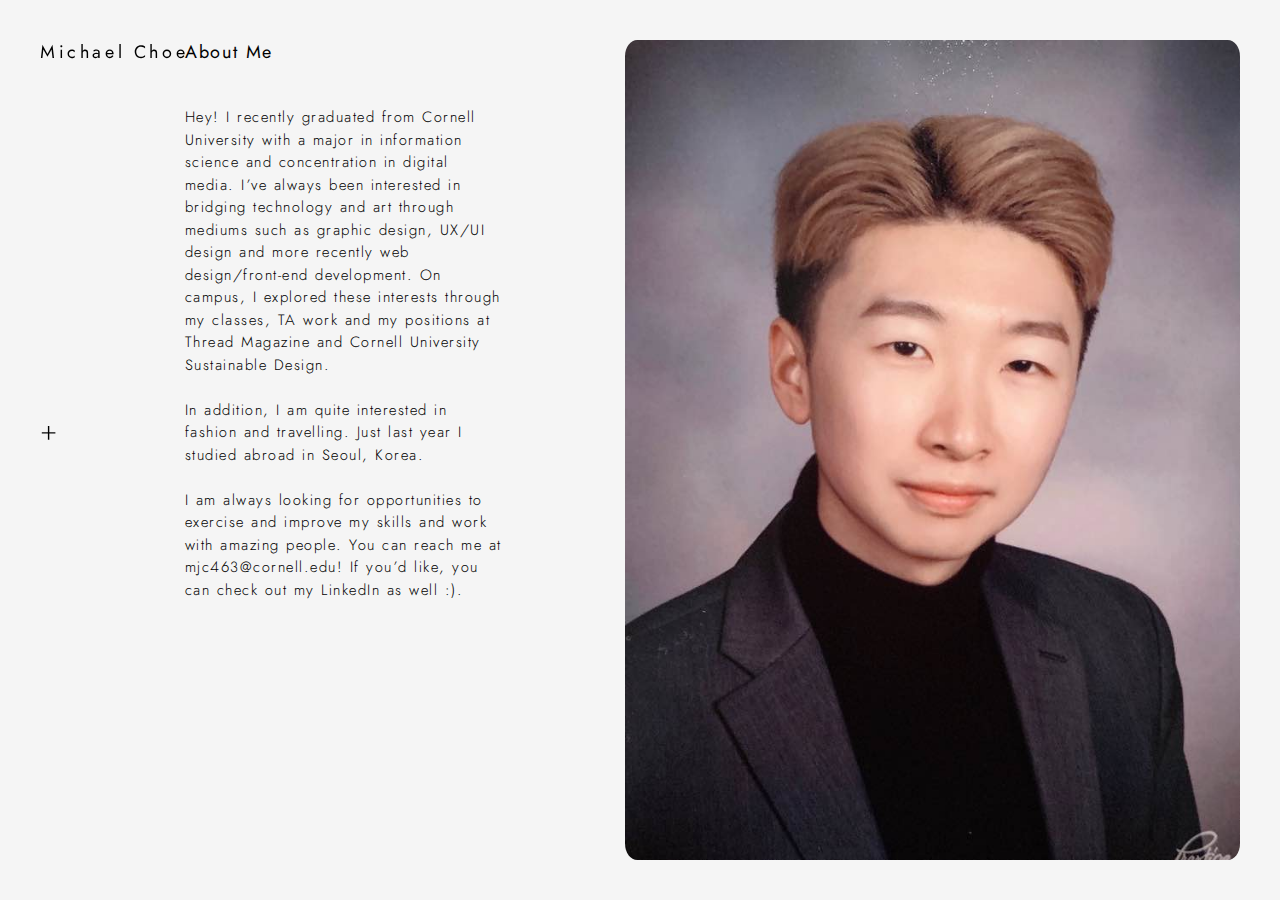
==== about.html @ 85c19d1a "about update" ====
<!DOCTYPE html>
<html lang="en" dir="ltr">
  <head>

    <!-- Global site tag (gtag.js) - Google Analytics -->
<script async src="https://www.googletagmanager.com/gtag/js?id=UA-115447663-1"></script>
<script>
  window.dataLayer = window.dataLayer || [];
  function gtag(){dataLayer.push(arguments);}
  gtag('js', new Date());

  gtag('config', 'UA-115447663-1');
</script>

    <meta charset="utf-8">
    <meta name="viewport" content="width=device-width, initial-scale=1, maximum-scale=1">
    <title>Hi I'm Michael</title>
    <link rel="stylesheet" type="text/css" href="style.css">
    <script src="scripts/jquery-3.2.1.min.js" type="text/javascript"></script>
    <script src="scripts/jquery-ui.min.js" type="text/javascript"></script>
    <script src="scripts/animations.js" type="text/javascript"></script>
  </head>
  <body>

    <div class="websitecontainer">

      <div class="mobileheader">
        <div class="header">
          <h1 id="title">Michael Choe</h1>
        </div>

        <div class="menuactivator rotate">
          <p>+</p>
        </div>
      </div>

      <div class="mobilemenucontainer">
        <div class="menu">
          <div class="dropdownbox">
            <a id="dropdown" href="index.html">Projects</a>
            <div class="dropdownmenu">
              <a href="godaddy.html">GoDaddy</a><br>
              <a href="lychee.html">Lychee</a><br>
              <a href="honeysuckle.html">Honeysuckle</a><br>
              <a href="thread.html">Thread</a><br>
              <a href="zuu.html">Zuu</a>
            </div>
          </div>
          <a href="about.html">About</a><br>
          <a href="resume.pdf">Resume</a>
        </div>
      </div>

        <div class="aboutimageblock">
          <img src="images/me.jpeg" alt="">
        </div>

        <div class="aboutblock">
          <p class="abouttitle">About Me</p>
          <p class="abouttext">Hey! I recently graduated from Cornell University with a major in information science and concentration in digital media. I’ve always been interested in bridging technology and art through mediums such as graphic design, UX/UI design and more recently web design/front-end development. On campus, I explored these interests through my classes, TA work and my positions at Thread Magazine and Cornell University Sustainable Design.
<br><br>
In addition, I am quite interested in fashion and travelling. Just last year I studied abroad in Seoul, Korea.
<br><br>
I am always looking for opportunities to exercise and improve my skills and work with amazing people. You can reach me at <a href="mailto:mjc463@cornell.edu">mjc463@cornell.edu</a>! If you’d like, you can check out my <a href="http://www.linkedin.com/in/mchoe98">LinkedIn</a> as well :).</p>
        </div>



    </div>

  </body>
</html>
---- style.css ----
@font-face {
  font-family: "Renner";
  src: url("fonts/renner-book.otf") format("TrueType");
}

@font-face {
  font-family: "Renner Light";
  src: url("fonts/renner-light.otf") format("TrueType");
}

* {
  margin:0;
  padding: 0;
  letter-spacing: .1em;
  font-family: "Renner Light", sans-serif;
  line-height: 1.5em;
}

body {
  background-color: #f5f5f5;
}

a {
  color: black;
  text-decoration: none;
}

a:hover, .dropdownmenu a:hover {
  color: blue;
}

.header, .menuactivator, .footer {
  position: fixed;
}

.header {
  top: 40px;
  left: 40px;
}

#title {
  font-size: 18px;
  font-family: "Renner", sans-serif;
  font-weight: normal;
  display: inline-block;
  letter-spacing: .2em;
}

.menuactivator {
  position: fixed;
  top: calc(50% - 39px);
  transform: translateY(-50%);
  margin-left: 40px;
  font-size: 28px;
}

.menuactivator:hover {
  cursor: pointer;
}

.rotate {
  -webkit-transform: rotate(0deg);
  -moz-transform: rotate(0deg);
  -o-transform: rotate(0deg);
  -ms-transform: rotate(0deg);
  transform: rotate(0deg);
  transition-duration: 0.5s;
}

.menu {
  position: fixed;
  top: calc(50% - 2.5em);
  margin-left: 120px;
  font-size: 15px;
  display: none;
}

.menu a {
  line-height: 2.5em;
}

.dropdownmenu {
  display: none;
  color: gray;
}

.dropdownmenu a {
  color: #9e9e9e;
}

.dropdownbox {
  width: auto;
  height: auto;
}

.footertext {
  position: fixed;
  bottom: 40px;
  left: 40px;
  font-size: 12px;
}

#projectcounter {
  font-size: 40px;
  font-family: "Renner", sans-serif;
  font-weight: normal;
  margin-left: 80px;
  display: inline-block;
}

.projectblockcontainer {
  height: calc(100vh - 80px);
  width: calc(100vw - 445px);
  float: right;
  margin-top: 40px;
  margin-right: 40px;
  display: grid;
  grid-template-columns: calc(50% - 20px) calc(50% - 20px);
  grid-gap: 40px;
}

.projectblock {
  width: 100%;
  height: auto;
  position: relative;
  border-radius: 2%;
  background-color: #EEEEEE;
}

.projectblock img {
  position: relative;
  display: block;
  width: 100%;
  height: auto;
  z-index: 2;
  border-radius: 2%;
}

#godaddygif {
  position: absolute;
  top: 28.5%;
  left: 11.25%;
  z-index: 1;
  width: 77.5%;
  height: 44%;
  border-radius: 0%;
}

.aboutblock {
  height: calc(100vh - 80px);
  width: 400px;
  float: right;
  margin-top: 40px;
  margin-bottom: 40px;
  margin-right: 40px;
}

.aboutimageblock {
  margin-top: 40px;
  margin-bottom: 40px;
  margin-right: 40px;
  height: calc(100vh - 80px);
  width: auto;
  float: right;
}

.aboutimageblock img {
  height: calc(100vh - 80px);
  width: auto;
  border-radius: 2%;
}

.abouttitle {
  font-size: 18px;
  margin-bottom: 40px;
  font-family: "Renner", sans-serif;
}

.abouttext {
  max-width: 80%;
  font-size: 15px;
}

.projecthover {
  position: absolute;
  top: 0;
  left: 0;
  width: 100%;
  height: 100%;
  background-color: #eeeeee;
  display: none;
  z-index: 2;
  border-radius: 2%;
}

.projectnumber {
  position: absolute;
  top: 50%;
  transform: translateY(-50%);
  margin-left: 40px;
  font-size: 15px;
  font-family: "Renner", sans-serif;
  font-weight: normal;
}

.projectdescription {
  position: absolute;
  bottom: 40px;
  margin-left: 40px;
  margin-right: 40px;
  font-family: "Renner", sans-serif;
  font-size: 15px;
  font-weight: normal;
}

/*project page*/

.projectcontainer {
  height: calc(100vh - 80px);
  width: calc(100vw - 445px);
  float: right;
  margin-top: 40px;
  margin-right: 40px;
  margin-bottom: 40px;
}

.projectsectiontitle {
  font-size: 18px;
  font-family: "Renner", sans-serif;
  font-weight: normal;
}

.projectimage img {
  height: auto;
  width: 100%;
  border-radius: 2%;
}

.projectimagesmall img {
  height: auto;
  width: 65%;
  display: block;
  margin: 0px auto;
}

.projecttextcontainer {
  width: 65%;
  margin: 0px auto;
}
.projecttext, .projecttextlist {
  font-size: 15px;
}

.projecttextlist {
  width: calc(100% - 3.75em);
  margin: 0px auto;
  list-style-position: outside;
}

.caption {
  margin-top: 10px;
  font-size: 12px;
  text-align: center;
}

.divider {
  width: 100%;
  height: 40px;
}

.widget {
  width: 100%;
  height: calc((100vw - 445px) * (9/16));
  background-color: #eeeeee;
  box-sizing: border-box;
  border: 1px solid transparent;
  border-radius: 2%;
}

@media only screen and (max-width: 1275px) {

  .projectnumber {
    top: 0;
    transform: translateY(0%);
    margin-top: 40px;
  }

}

@media only screen and (max-width: 1050px) {

  .projectnumber {
    top: 50%;
    transform: translateY(-50%);
    margin-top: 0px;
  }

  .projectblockcontainer {
    grid-template-columns: 100%;
  }

  .projecttextcontainer {
    width: 100%;
  }
}

@media only screen and (max-width: 800px) {

  .projectnumber {
    top: 50%;
    transform: translateY(-50%);
    margin-top: 0px;
  }

  .projectblockcontainer {
    width: 90%;
    float: none;
    margin-bottom: calc(100vw * .05);
    margin: 0px auto;
    margin-top: calc((100vw * .20) + 27px);
    grid-gap: calc(100vw * .05);
  }

  .menuactivator {
    position: fixed;
    top: calc(100vw * .05);
    right: calc(100vw * .05);
    transform: translateY(0%);
    margin-left: 0px;
  }

  .menuactivator p {
    line-height: 18px;
  }

  .header {
    top: calc(100vw * .05);
    left: calc(100vw * .05);
  }

  #title {
    line-height: 1em;
  }

  .mobileheader {
    position: fixed;
    background-color: #f5f5f5;
    height: calc((100vw * .1) + 18px);
    width: 100%;
    z-index: 5;
    top: 0%;
  }

  .divider {
    height: calc(100vw*.05);
  }

  .widget {
    height: calc(100vw * .90 * (9/16));
  }

  .projectcontainer {
    width: calc(100vw * .9);
    float: none;
    margin: 0px auto;
    margin-top: calc((100vw * .20) + 27px);
  }

  .menu {
    position: relative;
    top: 0%;
    margin-left: 0px;
    font-size: 15px;
    text-align: right;
    margin-right: calc(100vw*.05);
  }

  .mobilemenucontainer {
    position: fixed;
    z-index: 3;
    width: 100%;
    background-color: #eeeeee;
    opacity: 0.8;
    height: auto;
    top: calc((100vw * .1) + 18px);
  }

  .footertext {
    position: static;
    bottom: 0;
    left: 0;
    margin-bottom: calc(100vw*.05);
  }

  .projectnumber {
    margin-left: calc(100vw*.05);
  }

  .projectdescription {
    bottom: calc(100vw*.05);
    margin-left: calc(100vw*.05);
    margin-right: calc(100vw*.05);
  }

}

@media only screen and (max-width: 400px) {

  .projectnumber {
    top: 0;
    transform: translateY(0%);
    margin-top: calc(100vw*.05);
  }

}
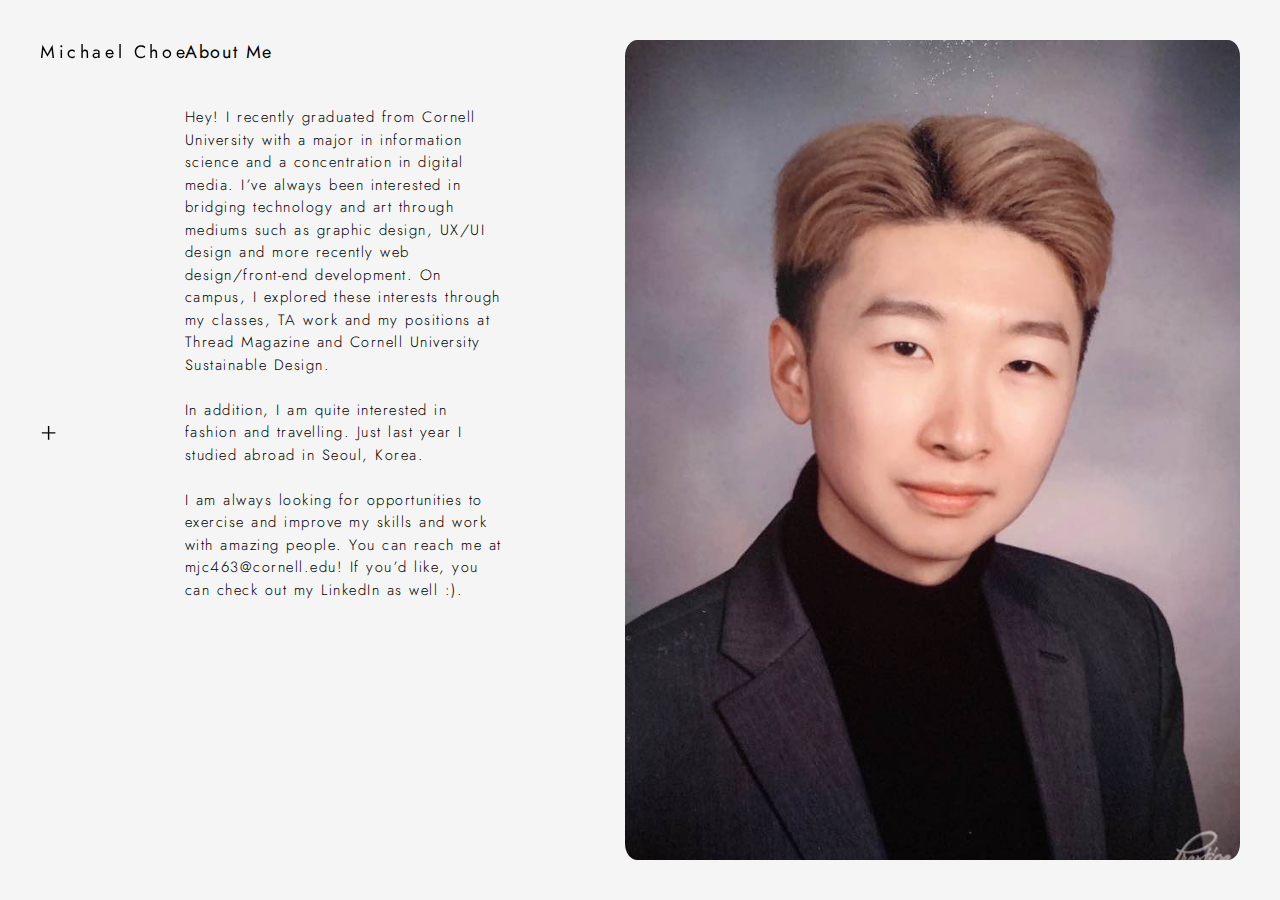
==== commit 26cb3043: "changes" ====
--- a/about.html
+++ b/about.html
@@ -57,7 +57,7 @@
 
         <div class="aboutblock">
           <p class="abouttitle">About Me</p>
-          <p class="abouttext">Hey! I recently graduated from Cornell University with a major in information science and concentration in digital media. I’ve always been interested in bridging technology and art through mediums such as graphic design, UX/UI design and more recently web design/front-end development. On campus, I explored these interests through my classes, TA work and my positions at Thread Magazine and Cornell University Sustainable Design.
+          <p class="abouttext">Hey! I recently graduated from Cornell University with a major in information science and a concentration in digital media. I’ve always been interested in bridging technology and art through mediums such as graphic design, UX/UI design and more recently web design/front-end development. On campus, I explored these interests through my classes, TA work and my positions at Thread Magazine and Cornell University Sustainable Design.
 <br><br>
 In addition, I am quite interested in fashion and travelling. Just last year I studied abroad in Seoul, Korea.
 <br><br>
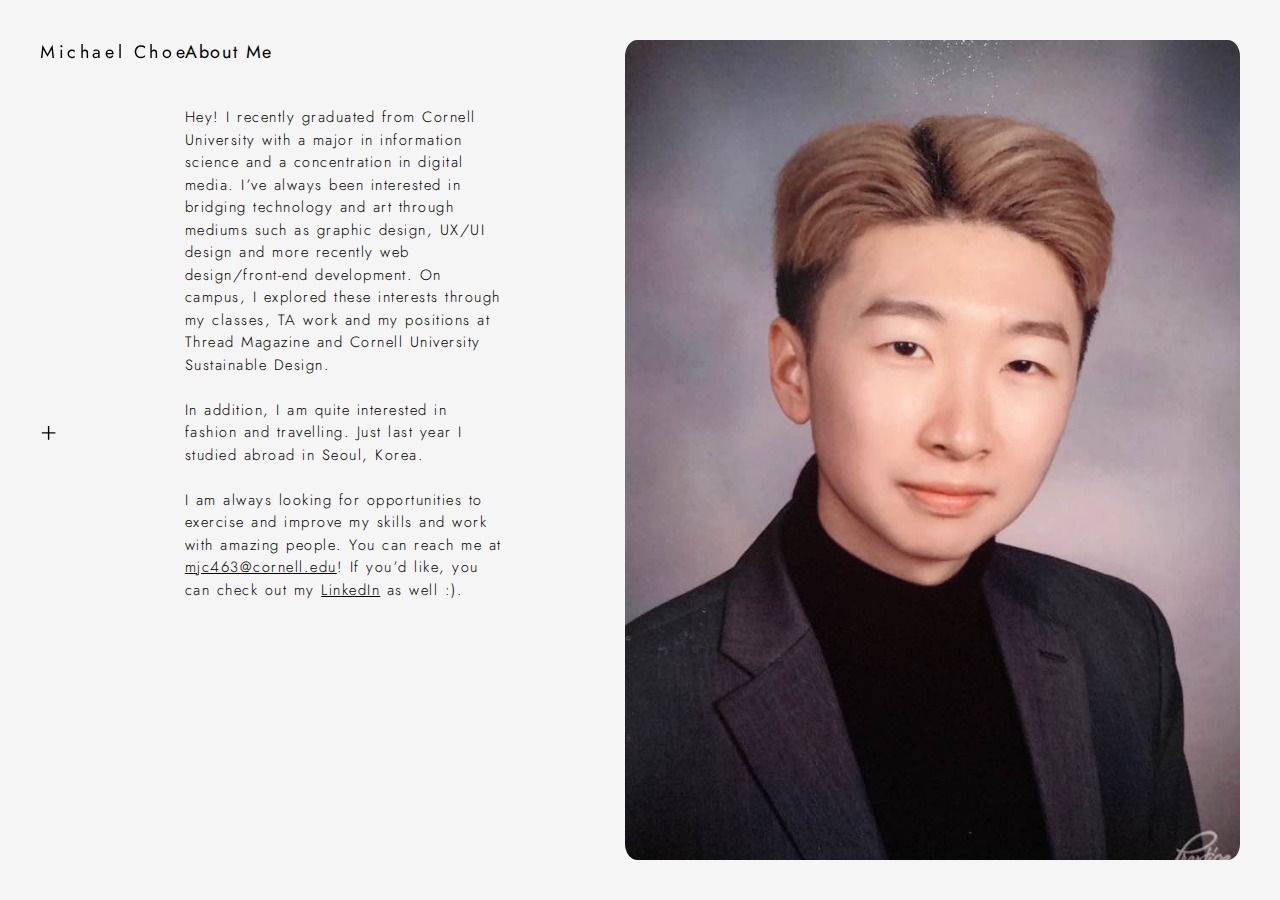
==== commit 186a1660: "about, resume, lychee prototype updated" ====
--- a/about.html
+++ b/about.html
@@ -61,9 +61,9 @@
 <br><br>
 In addition, I am quite interested in fashion and travelling. Just last year I studied abroad in Seoul, Korea.
 <br><br>
-I am always looking for opportunities to exercise and improve my skills and work with amazing people. You can reach me at <a href="mailto:mjc463@cornell.edu">mjc463@cornell.edu</a>! If you’d like, you can check out my <a href="http://www.linkedin.com/in/mchoe98">LinkedIn</a> as well :).</p>
+I am always looking for opportunities to exercise and improve my skills and work with amazing people. You can reach me at <a class="intextlink" href="mailto:mjc463@cornell.edu">mjc463@cornell.edu</a>! If you’d like, you can check out my <a class="intextlink" href="http://www.linkedin.com/in/mchoe98">LinkedIn</a> as well :).</p>
         </div>
-
+        <div class="divider"></div>
 
 
     </div>
--- a/style.css
+++ b/style.css
@@ -230,10 +230,16 @@
   font-weight: normal;
 }
 
+.projectimage {
+  position: relative;
+}
+
 .projectimage img {
-  height: auto;
-  width: 100%;
-  border-radius: 2%;
+  position: relative;
+  height: auto;
+  width: 100%;
+  border-radius: 2%;
+  z-index: 2;
 }
 
 .projectimagesmall img {
@@ -275,6 +281,21 @@
   box-sizing: border-box;
   border: 1px solid transparent;
   border-radius: 2%;
+}
+
+.intextlink {
+  text-decoration: underline;
+  color: black;
+}
+
+#lycheeprototype {
+  position: absolute;
+  top: 19.25%;
+  left: 39.75%;
+  z-index: 1;
+  width: 20.5%;
+  height: auto;
+  border-radius: 0%;
 }
 
 @media only screen and (max-width: 1275px) {
@@ -402,6 +423,35 @@
     margin-right: calc(100vw*.05);
   }
 
+  .abouttext {
+    max-width: 100%;
+  }
+
+  .aboutimageblock {
+    margin: 0px auto;
+    margin-top: calc((100vw * .20) + 27px);
+    margin-bottom: calc(100vw*.05);
+    height: auto;
+    width: 90%;
+    float: none;
+  }
+
+  .aboutimageblock img {
+    height: auto;
+    width: 100%;
+    border-radius: 2%;
+  }
+
+  .aboutblock {
+    height: auto;
+    width: 90%;
+    float: none;
+    margin-top: 0px;
+    margin-bottom: 40px;
+    margin-right: 0px;
+    margin: 0px auto;
+  }
+
 }
 
 @media only screen and (max-width: 400px) {
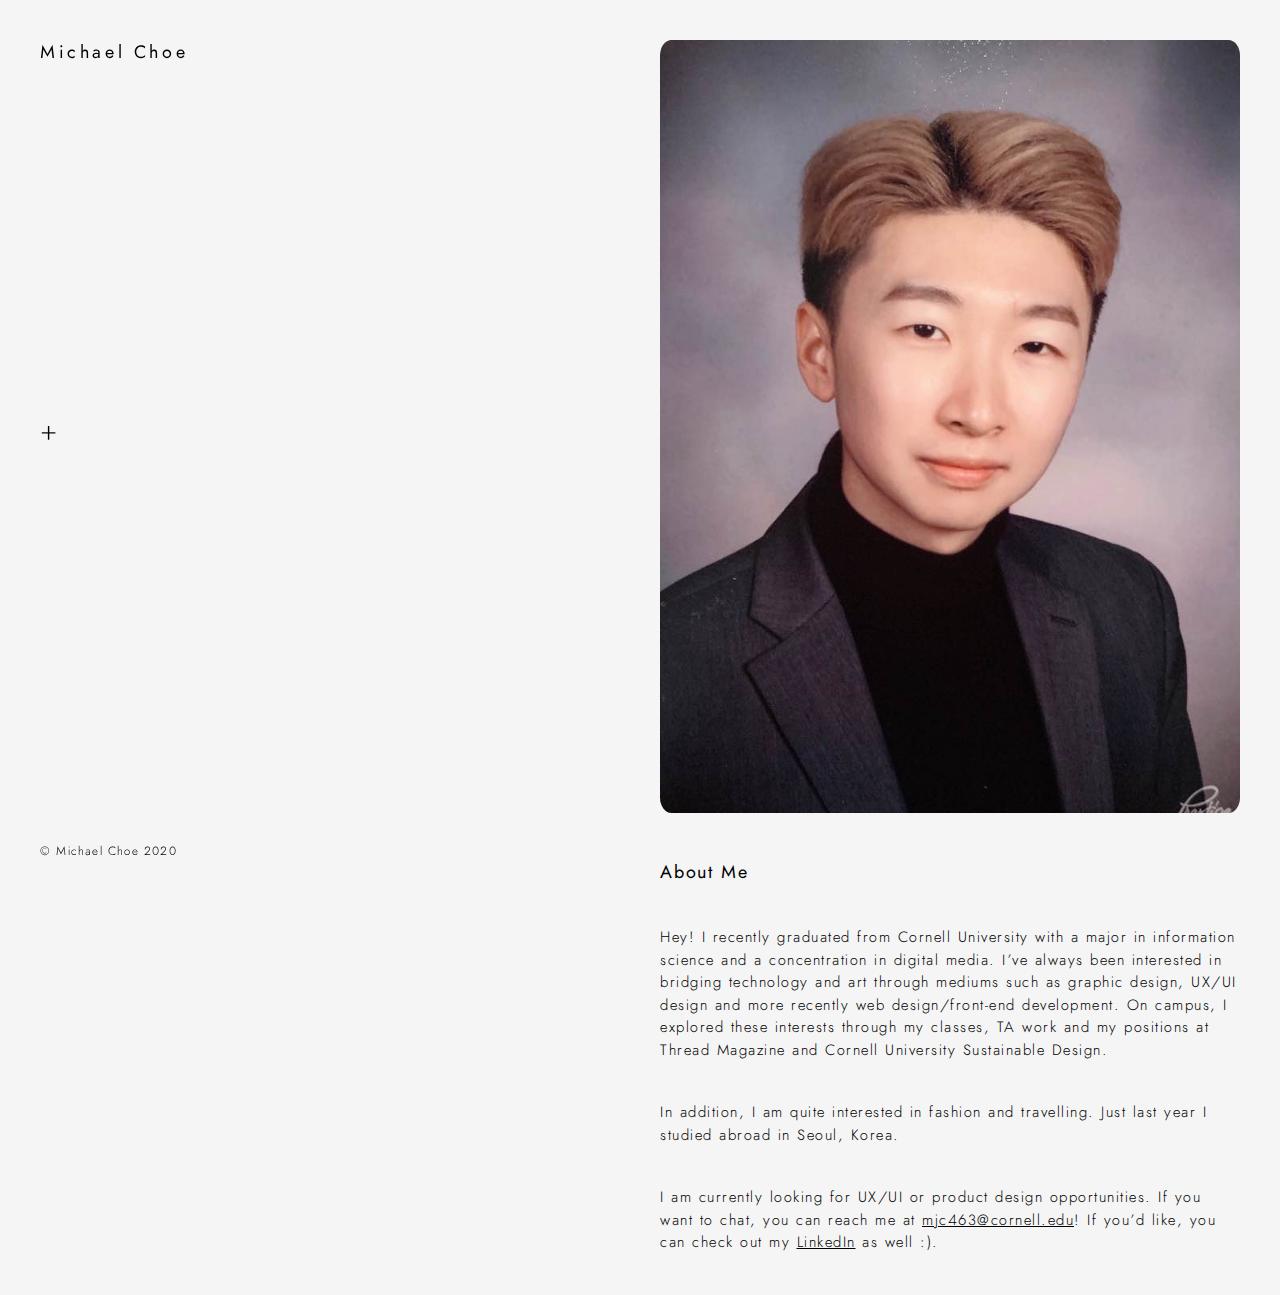
==== commit 2a1b73d1: "added personas, edited about page" ====
--- a/about.html
+++ b/about.html
@@ -26,7 +26,7 @@
 
       <div class="mobileheader">
         <div class="header">
-          <h1 id="title">Michael Choe</h1>
+          <a id="title" href="index.html">Michael Choe</a>
         </div>
 
         <div class="menuactivator rotate">
@@ -51,20 +51,34 @@
         </div>
       </div>
 
+      <div class="aboutcontainer">
+
         <div class="aboutimageblock">
           <img src="images/me.jpeg" alt="">
         </div>
 
         <div class="aboutblock">
           <p class="abouttitle">About Me</p>
-          <p class="abouttext">Hey! I recently graduated from Cornell University with a major in information science and a concentration in digital media. I’ve always been interested in bridging technology and art through mediums such as graphic design, UX/UI design and more recently web design/front-end development. On campus, I explored these interests through my classes, TA work and my positions at Thread Magazine and Cornell University Sustainable Design.
-<br><br>
-In addition, I am quite interested in fashion and travelling. Just last year I studied abroad in Seoul, Korea.
-<br><br>
-I am always looking for opportunities to exercise and improve my skills and work with amazing people. You can reach me at <a class="intextlink" href="mailto:mjc463@cornell.edu">mjc463@cornell.edu</a>! If you’d like, you can check out my <a class="intextlink" href="http://www.linkedin.com/in/mchoe98">LinkedIn</a> as well :).</p>
-        </div>
+
+          <div class="divider"></div>
+
+          <p class="abouttext">Hey! I recently graduated from Cornell University with a major in information science and a concentration in digital media. I’ve always been interested in bridging technology and art through mediums such as graphic design, UX/UI design and more recently web design/front-end development. On campus, I explored these interests through my classes, TA work and my positions at Thread Magazine and Cornell University Sustainable Design.</p>
+
         <div class="divider"></div>
 
+        <p class="abouttext">In addition, I am quite interested in fashion and travelling. Just last year I studied abroad in Seoul, Korea.</p>
+
+        <div class="divider"></div>
+
+        <p class="abouttext">I am currently looking for UX/UI or product design opportunities. If you want to chat, you can reach me at <a class="intextlink" href="mailto:mjc463@cornell.edu">mjc463@cornell.edu</a>! If you’d like, you can check out my <a class="intextlink" href="http://www.linkedin.com/in/mchoe98">LinkedIn</a> as well :).</p>
+
+        <div class="divider"></div>
+
+    </div>
+
+        <p class="footertext">&copy; Michael Choe 2020</p>
+
+      </div>
 
     </div>
 
--- a/style.css
+++ b/style.css
@@ -172,7 +172,6 @@
 
 .abouttitle {
   font-size: 18px;
-  margin-bottom: 40px;
   font-family: "Renner", sans-serif;
 }
 
@@ -264,7 +263,7 @@
 }
 
 .caption {
-  margin-top: 10px;
+  margin-top: 15px;
   font-size: 12px;
   text-align: center;
 }
@@ -298,7 +297,17 @@
   border-radius: 0%;
 }
 
-@media only screen and (max-width: 1275px) {
+#honeysuckleprototype {
+  position: absolute;
+  top: 22%;
+  left: 39%;
+  z-index: 1;
+  width: 20.5%;
+  height: auto;
+  border-radius: 0%;
+}
+
+@media only screen and (max-width: 1350px) {
 
   .projectnumber {
     top: 0;
@@ -306,6 +315,40 @@
     margin-top: 40px;
   }
 
+  .aboutcontainer {
+    height: calc(100vh - 80px);
+    width: calc(100vw - 700px);
+    float: right;
+    margin-right: 40px;
+  }
+
+  .aboutblock {
+    height: auto;
+    width: 100%;
+    float: none;
+    margin-top: 40px;
+    margin-bottom: 40px;
+    margin-right: 40px;
+  }
+
+  .aboutimageblock {
+    margin-bottom: 40px;
+    width: 100%;
+    height: auto;
+    float: none;
+  }
+
+  .aboutimageblock img {
+    height: auto;
+    width: 100%;
+    border-radius: 2%;
+  }
+
+  .abouttext {
+    max-width: 100%;
+  }
+
+
 }
 
 @media only screen and (max-width: 1050px) {
@@ -321,6 +364,10 @@
   }
 
   .projecttextcontainer {
+    width: 100%;
+  }
+
+  .projectimagesmall img {
     width: 100%;
   }
 }
@@ -410,7 +457,7 @@
     position: static;
     bottom: 0;
     left: 0;
-    margin-bottom: calc(100vw*.05);
+    padding-bottom: calc(100vw*.05);
   }
 
   .projectnumber {
@@ -423,33 +470,28 @@
     margin-right: calc(100vw*.05);
   }
 
-  .abouttext {
-    max-width: 100%;
-  }
-
-  .aboutimageblock {
-    margin: 0px auto;
-    margin-top: calc((100vw * .20) + 27px);
-    margin-bottom: calc(100vw*.05);
+  .aboutcontainer {
     height: auto;
     width: 90%;
     float: none;
+    margin: 0px auto;
+    margin-top: calc((100vw * .20) + 27px);
+  }
+
+  .aboutimageblock {
+    margin-top: 0;
+    margin-bottom: calc(100vw*.05);
   }
 
   .aboutimageblock img {
     height: auto;
     width: 100%;
-    border-radius: 2%;
   }
 
   .aboutblock {
-    height: auto;
-    width: 90%;
-    float: none;
-    margin-top: 0px;
-    margin-bottom: 40px;
-    margin-right: 0px;
-    margin: 0px auto;
+    margin-top: 0;
+    margin-bottom: 0;
+    margin-right: 0;
   }
 
 }
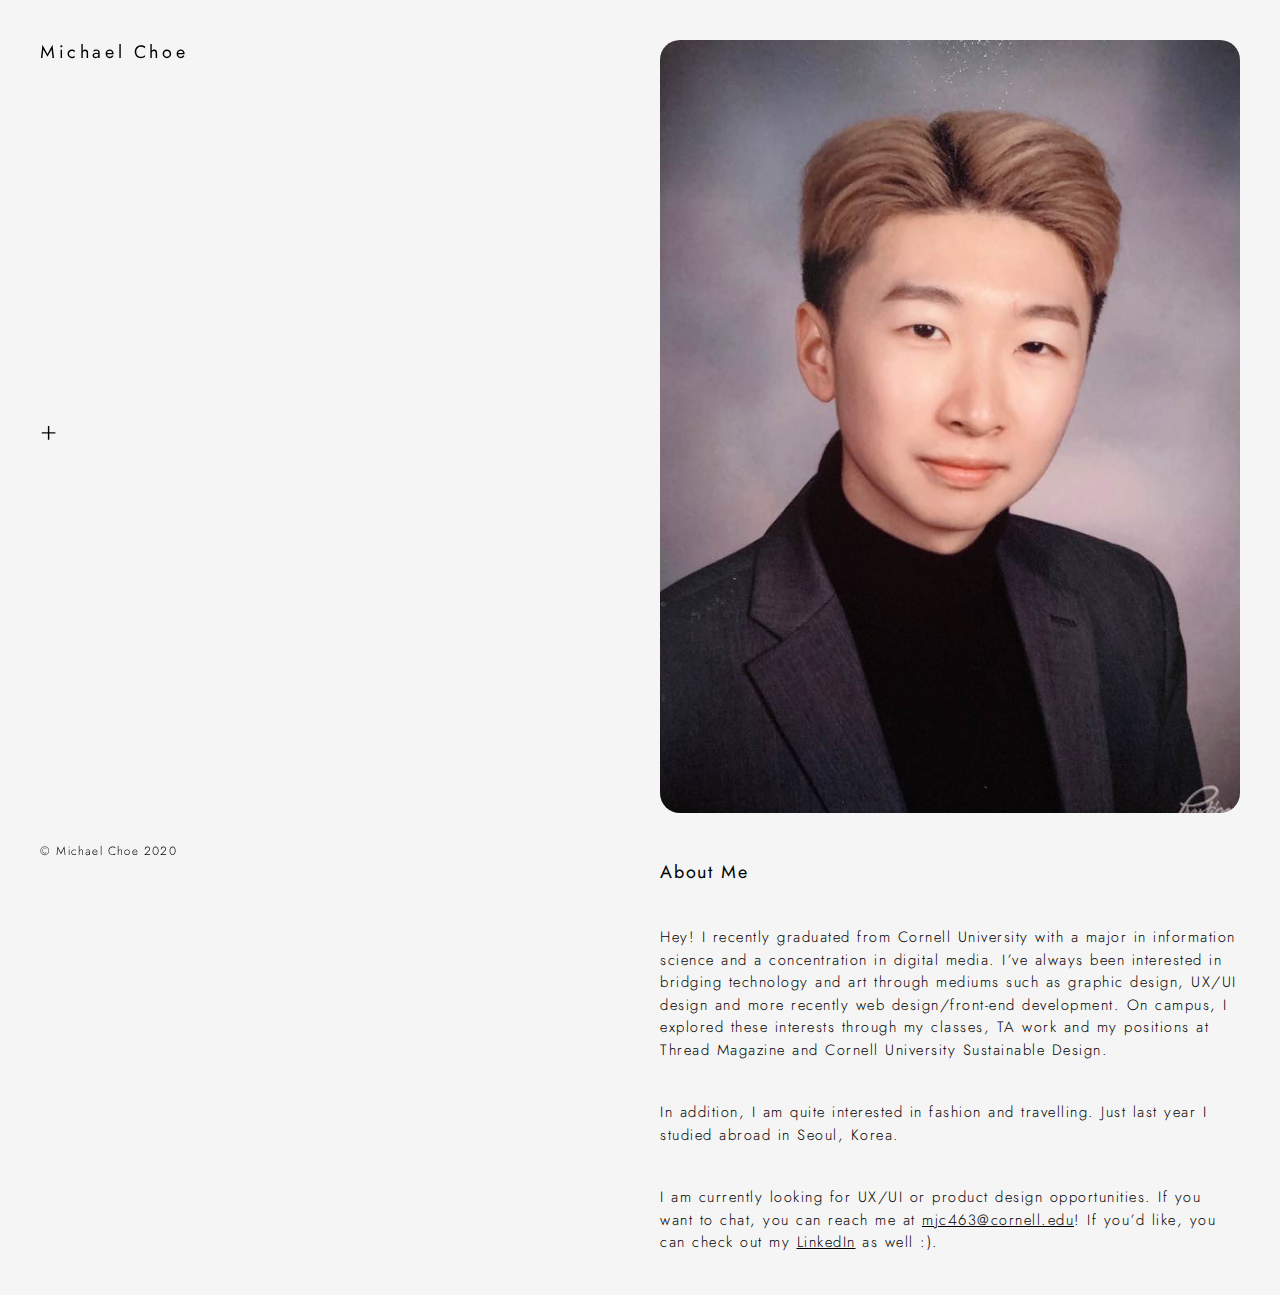
==== commit 0a09dff7: "reorder projects" ====
--- a/about.html
+++ b/about.html
@@ -40,10 +40,10 @@
             <a id="dropdown" href="index.html">Projects</a>
             <div class="dropdownmenu">
               <a href="godaddy.html">GoDaddy</a><br>
+              <a href="honeysuckle.html">Honeysuckle</a><br>
+              <a href="zuu.html">Zuu</a><br>
               <a href="lychee.html">Lychee</a><br>
-              <a href="honeysuckle.html">Honeysuckle</a><br>
-              <a href="thread.html">Thread</a><br>
-              <a href="zuu.html">Zuu</a>
+              <a href="thread.html">Thread</a>
             </div>
           </div>
           <a href="about.html">About</a><br>
--- a/style.css
+++ b/style.css
@@ -123,7 +123,7 @@
   width: 100%;
   height: auto;
   position: relative;
-  border-radius: 2%;
+  border-radius: 20px;
   background-color: #EEEEEE;
 }
 
@@ -133,7 +133,7 @@
   width: 100%;
   height: auto;
   z-index: 2;
-  border-radius: 2%;
+  border-radius: 20px;
 }
 
 #godaddygif {
@@ -143,6 +143,16 @@
   z-index: 1;
   width: 77.5%;
   height: 44%;
+  border-radius: 0%;
+}
+
+#godaddygif2 {
+  position: absolute;
+  top: 25.9%;
+  left: 24%;
+  z-index: 1;
+  width: 52.05%;
+  height: 51.39%;
   border-radius: 0%;
 }
 
@@ -167,7 +177,7 @@
 .aboutimageblock img {
   height: calc(100vh - 80px);
   width: auto;
-  border-radius: 2%;
+  border-radius: 20px;
 }
 
 .abouttitle {
@@ -189,7 +199,7 @@
   background-color: #eeeeee;
   display: none;
   z-index: 2;
-  border-radius: 2%;
+  border-radius: 20px;
 }
 
 .projectnumber {
@@ -237,7 +247,7 @@
   position: relative;
   height: auto;
   width: 100%;
-  border-radius: 2%;
+  border-radius: 20px;
   z-index: 2;
 }
 
@@ -279,7 +289,7 @@
   background-color: #eeeeee;
   box-sizing: border-box;
   border: 1px solid transparent;
-  border-radius: 2%;
+  border-radius: 20px;
 }
 
 .intextlink {
@@ -341,7 +351,7 @@
   .aboutimageblock img {
     height: auto;
     width: 100%;
-    border-radius: 2%;
+    border-radius: 20px;
   }
 
   .abouttext {
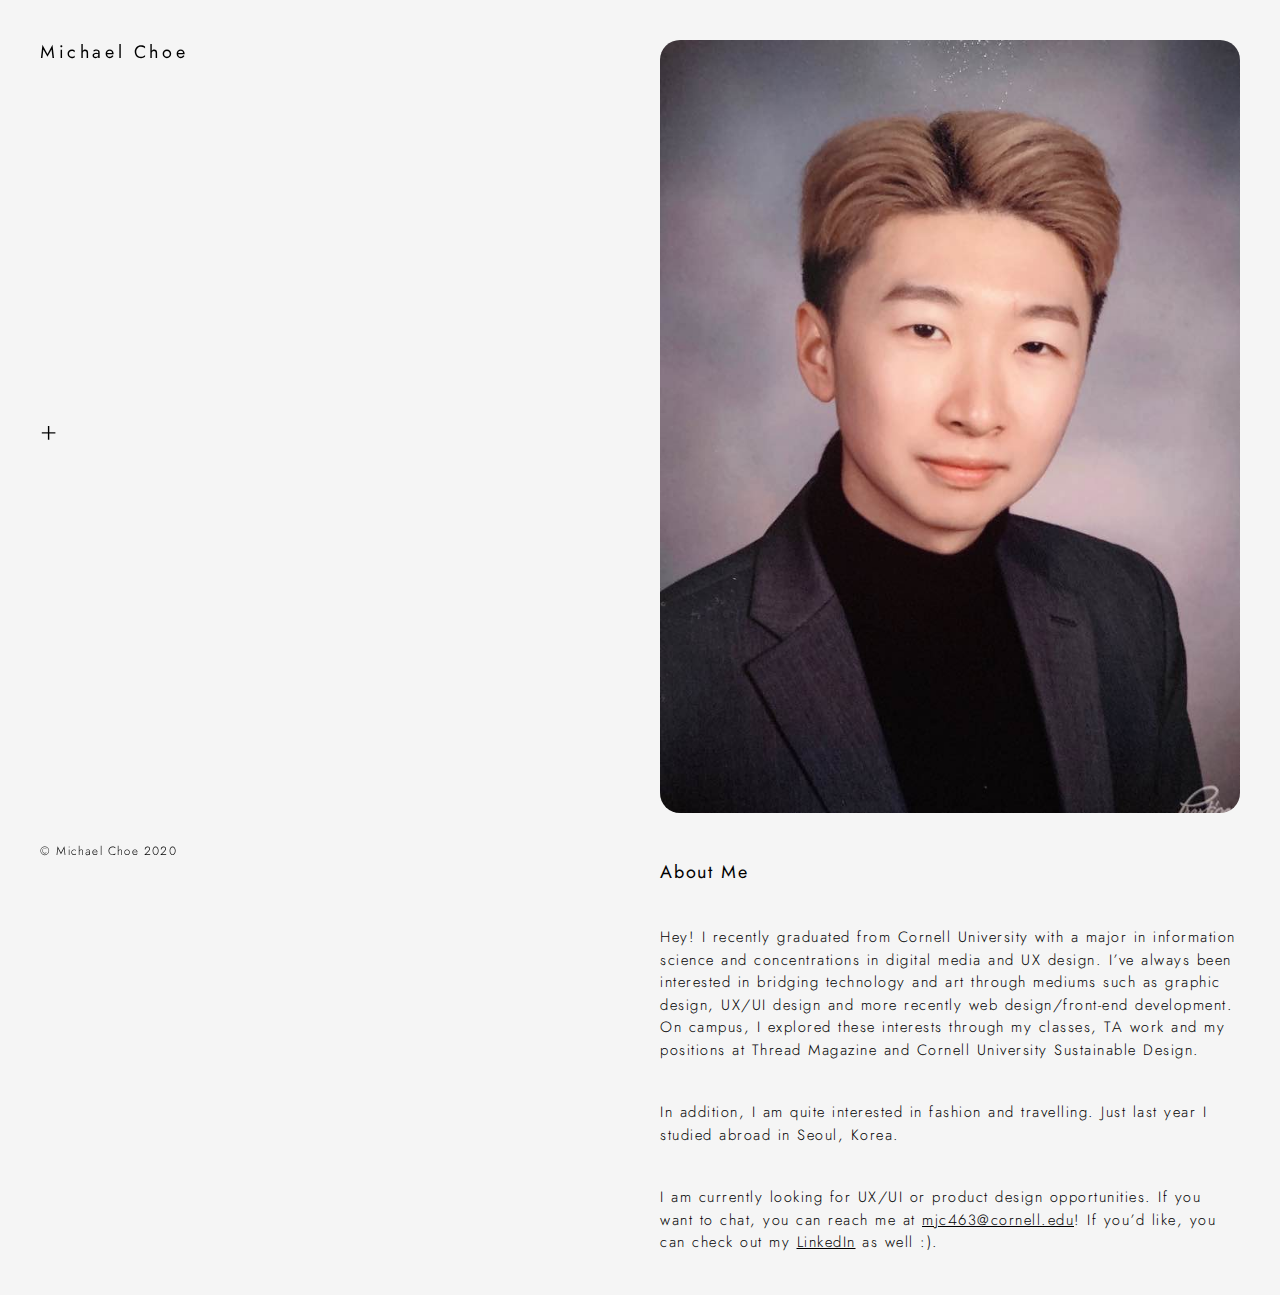
==== commit 1babbc5e: "about fix" ====
--- a/about.html
+++ b/about.html
@@ -62,7 +62,7 @@
 
           <div class="divider"></div>
 
-          <p class="abouttext">Hey! I recently graduated from Cornell University with a major in information science and a concentration in digital media. I’ve always been interested in bridging technology and art through mediums such as graphic design, UX/UI design and more recently web design/front-end development. On campus, I explored these interests through my classes, TA work and my positions at Thread Magazine and Cornell University Sustainable Design.</p>
+          <p class="abouttext">Hey! I recently graduated from Cornell University with a major in information science and concentrations in digital media and UX design. I’ve always been interested in bridging technology and art through mediums such as graphic design, UX/UI design and more recently web design/front-end development. On campus, I explored these interests through my classes, TA work and my positions at Thread Magazine and Cornell University Sustainable Design.</p>
 
         <div class="divider"></div>
 
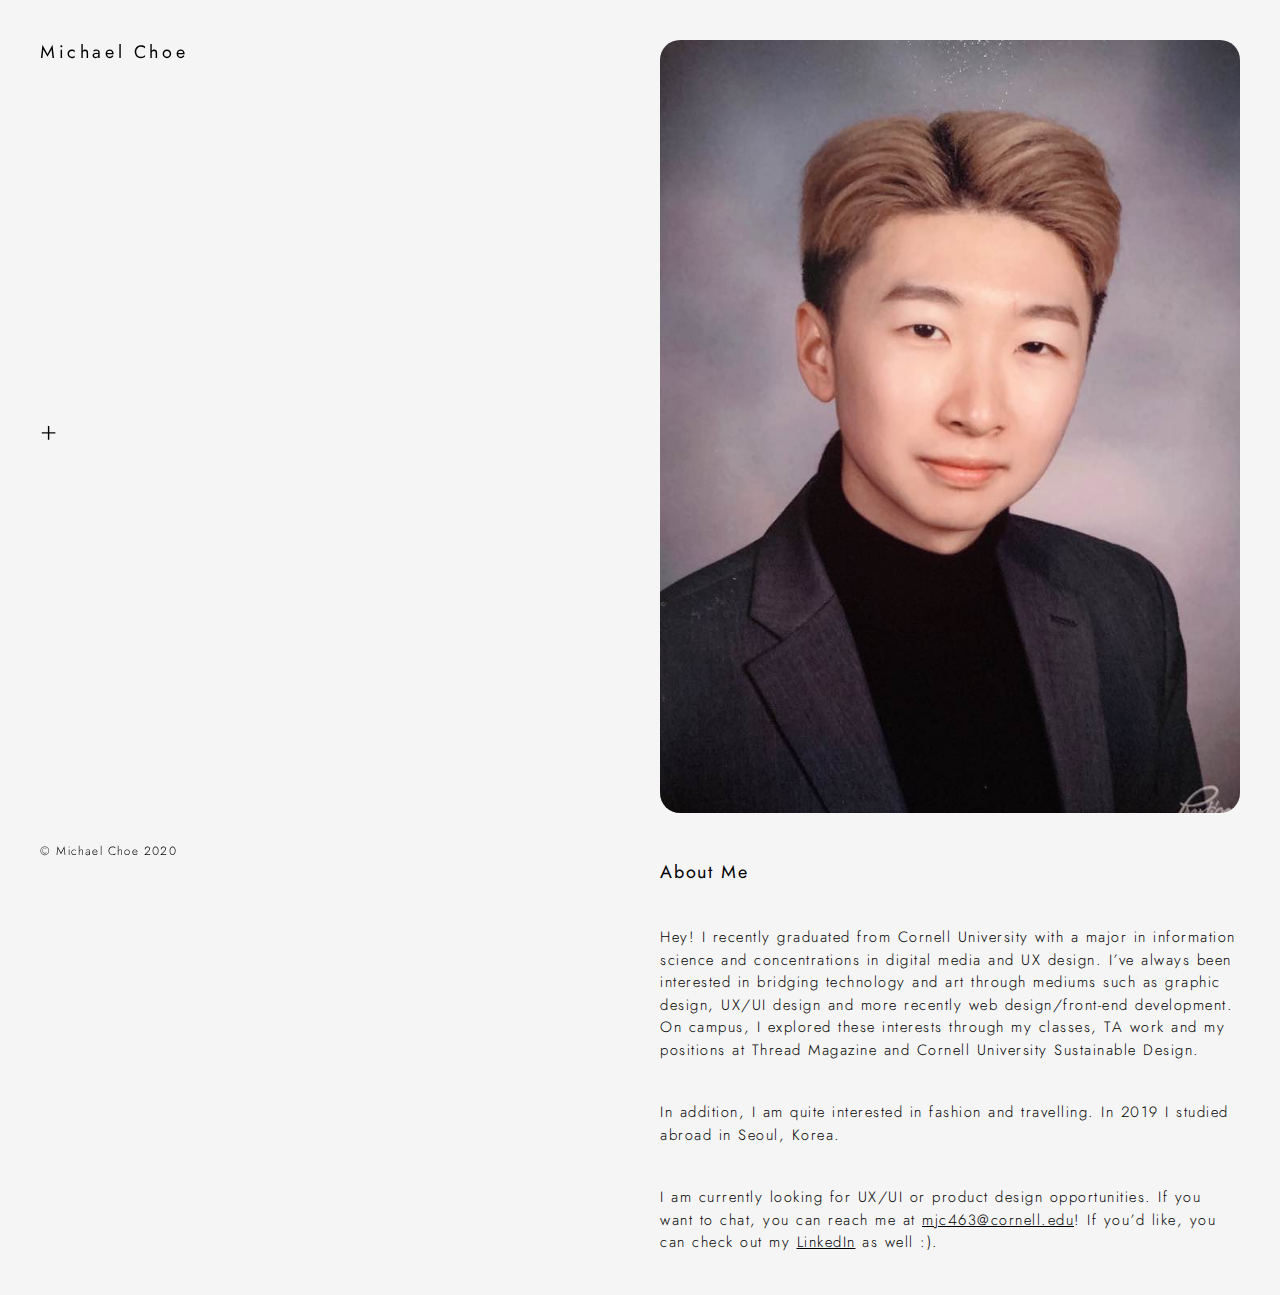
==== commit be0283f7: "about test change" ====
--- a/about.html
+++ b/about.html
@@ -40,9 +40,9 @@
             <a id="dropdown" href="index.html">Projects</a>
             <div class="dropdownmenu">
               <a href="godaddy.html">GoDaddy</a><br>
+              <a href="lychee.html">Lychee</a><br>
               <a href="honeysuckle.html">Honeysuckle</a><br>
               <a href="zuu.html">Zuu</a><br>
-              <a href="lychee.html">Lychee</a><br>
               <a href="thread.html">Thread</a>
             </div>
           </div>
@@ -66,7 +66,7 @@
 
         <div class="divider"></div>
 
-        <p class="abouttext">In addition, I am quite interested in fashion and travelling. Just last year I studied abroad in Seoul, Korea.</p>
+        <p class="abouttext">In addition, I am quite interested in fashion and travelling. In 2019 I studied abroad in Seoul, Korea.</p>
 
         <div class="divider"></div>
 
